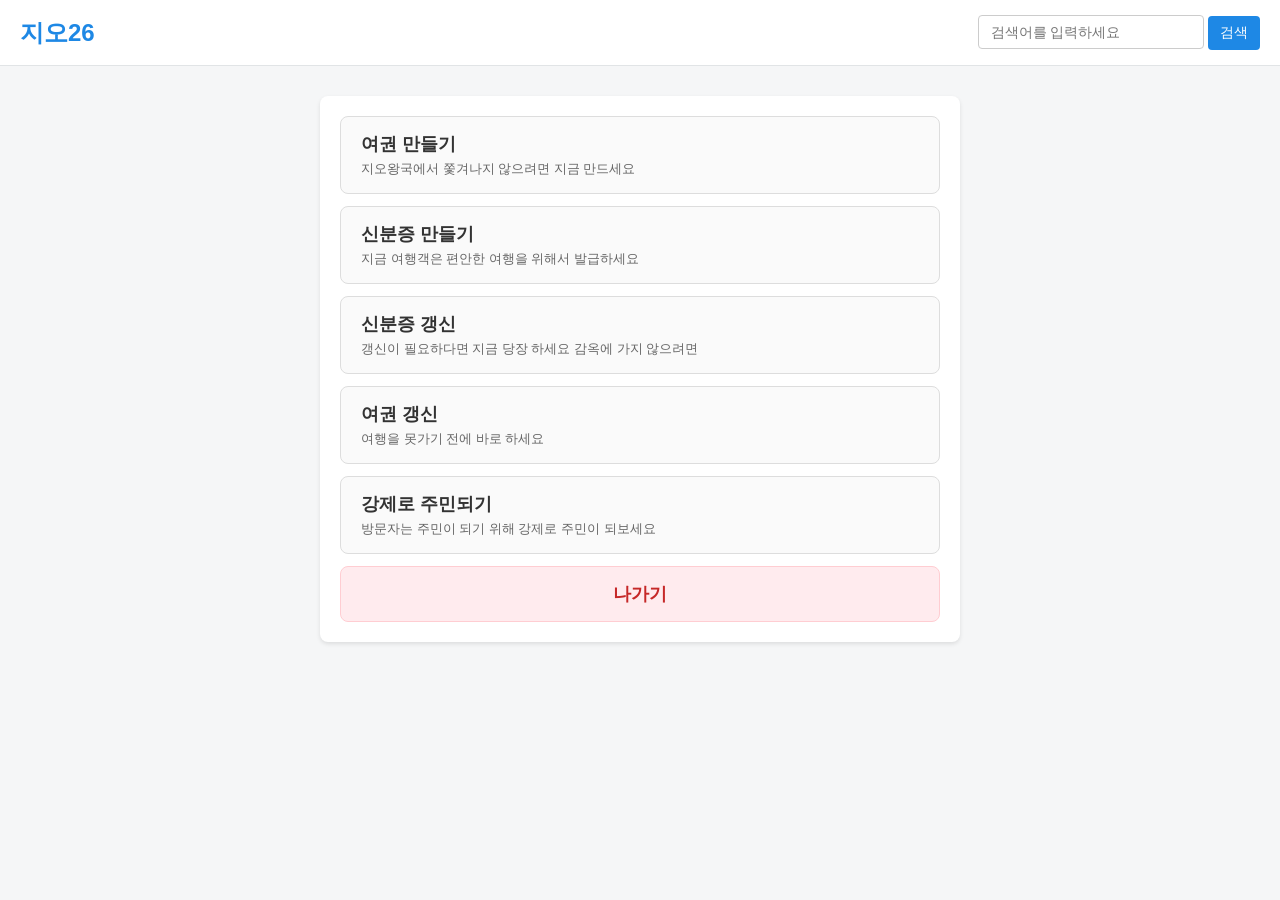
==== index.html @ 5cf767af "Update index.html" ====
<!DOCTYPE html>
<html lang="ko">
<head>
    <meta charset="UTF-8">
    <meta name="viewport" content="width=device-width, initial-scale=1.0">
    <title>지오26</title>
    <style>
        body {
            font-family: 'Malgun Gothic', sans-serif;
            margin: 0;
            padding: 0;
            background-color: #f5f6f7;
        }
        /* 상단 헤더 영역 */
        header {
            background-color: #ffffff;
            padding: 15px 20px;
            display: flex;
            align-items: center;
            justify-content: space-between;
            border-bottom: 1px solid #e1e4e6;
        }
        .logo {
            font-size: 24px;
            font-weight: bold;
            color: #1e88e5;
        }
        .search-container input {
            padding: 8px 12px;
            font-size: 14px;
            border: 1px solid #ccc;
            border-radius: 4px;
            width: 200px;
        }
        .search-container button {
            padding: 8px 12px;
            font-size: 14px;
            background-color: #1e88e5;
            color: white;
            border: none;
            border-radius: 4px;
            cursor: pointer;
        }
        /* 메인 콘텐츠 영역 */
        main {
            max-width: 600px;
            margin: 30px auto;
            padding: 20px;
            background-color: #ffffff;
            border-radius: 8px;
            box-shadow: 0 2px 4px rgba(0,0,0,0.1);
        }
        /* 메뉴 버튼 스타일 */
        .menu-list {
            display: flex;
            flex-direction: column;
            gap: 12px;
        }
        .menu-btn {
            padding: 15px 20px;
            text-align: left;
            background-color: #fafafa;
            border: 1px solid #ddd;
            border-radius: 8px;
            cursor: pointer;
            transition: background 0.2s, border-color 0.2s;
        }
        .menu-btn:hover {
            background-color: #e3f2fd;
            border-color: #2196f3;
        }
        /* 버튼 내부 텍스트 스타일 */
        .btn-title {
            font-size: 18px;
            font-weight: bold;
            color: #333;
            display: block;
            margin-bottom: 4px;
        }
        .btn-desc {
            font-size: 13px;
            color: #666;
            display: block;
        }
        /* 나가기 버튼 전용 스타일 */
        .exit-btn {
            background-color: #ffebee;
            border-color: #ffcdd2;
        }
        .exit-btn:hover {
            background-color: #ffcdd2;
            border-color: #ef5350;
        }
        .exit-btn .btn-title {
            color: #c62828;
            margin-bottom: 0;
            text-align: center;
        }
        /* 입력 폼 및 결과 창 스타일 (기본 숨김 처리) */
        .step-container {
            display: none;
        }
        .step-title {
            font-size: 18px;
            font-weight: bold;
            margin-bottom: 15px;
            color: #333;
        }
        .input-group {
            margin-bottom: 20px;
        }
        .input-group label {
            display: block;
            margin-bottom: 8px;
            font-size: 14px;
            color: #666;
        }
        .input-group input {
            width: 100%;
            padding: 10px;
            font-size: 16px;
            border: 1px solid #ccc;
            border-radius: 4px;
            box-sizing: border-box;
        }
        .next-btn {
            width: 100%;
            padding: 12px;
            font-size: 16px;
            background-color: #1e88e5;
            color: white;
            border: none;
            border-radius: 4px;
            cursor: pointer;
        }
        .next-btn:hover {
            background-color: #1565c0;
        }
        
        /* 뱅글뱅이가 도는 로딩창 스타일 */
        .loading-container {
            display: none;
            text-align: center;
            padding: 40px 0;
        }
        .spinner {
            width: 50px;
            height: 50px;
            border: 5px solid #f3f3f3;
            border-top: 5px solid #1e88e5;
            border-radius: 50%;
            margin: 0 auto 20px auto;
            animation: spin 1s linear infinite;
        }
        @keyframes spin {
            0% { transform: rotate(0deg); }
            100% { transform: rotate(360deg); }
        }

        /* 완료 메시지 */
        .success-message {
            text-align: center;
            padding: 30px 0;
        }
        .success-message h2 {
            color: #2e7d32;
            font-size: 22px;
            line-height: 1.5;
            margin-bottom: 20px;
        }
    </style>
      <meta name="google-site-verification" content="CVpaQLCRTwguykljoA78jE9n1EOgNmcgbQ062vzequU" />

  <title>지오26 - 홈페이지</title>
  <meta property="og:title" content="지오26 - 홈페이지">
  <meta property="og:site_name" content="지오26">

</head>
    
<body>

    <!-- 상단 헤더 -->
    <header>
        <div class="logo">지오26</div>
        <div class="search-container">
            <input type="text" placeholder="검색어를 입력하세요">
            <button>검색</button>
        </div>
    </header>

    <!-- 메인 창 -->
    <main>
        <!-- 1단계: 메뉴 선택 화면 -->
        <div id="menuScreen" class="menu-list">
            <button class="menu-btn" onclick="startProcess('여권 만들기')">
                <span class="btn-title">여권 만들기</span>
                <span class="btn-desc">지오왕국에서 쫓겨나지 않으려면 지금 만드세요</span>
            </button>
            <button class="menu-btn" onclick="startProcess('신분증 만들기')">
                <span class="btn-title">신분증 만들기</span>
                <span class="btn-desc">지금 여행객은 편안한 여행을 위해서 발급하세요</span>
            </button>
            <button class="menu-btn" onclick="startProcess('신분증 갱신')">
                <span class="btn-title">신분증 갱신</span>
                <span class="btn-desc">갱신이 필요하다면 지금 당장 하세요 감옥에 가지 않으려면</span>
            </button>
            <button class="menu-btn" onclick="startProcess('여권 갱신')">
                <span class="btn-title">여권 갱신</span>
                <span class="btn-desc">여행을 못가기 전에 바로 하세요</span>
            </button>
            <button class="menu-btn" onclick="startProcess('강제로 주민되기')">
                <span class="btn-title">강제로 주민되기</span>
                <span class="btn-desc">방문자는 주민이 되기 위해 강제로 주민이 되보세요</span>
            </button>
            <button class="menu-btn exit-btn" onclick="exitPage()">
                <span class="btn-title">나가기</span>
            </button>
        </div>

        <!-- 2단계: 생년월일 입력 화면 -->
        <div id="birthScreen" class="step-container">
            <div class="step-title"><span id="selectedMenu1"></span> - 본인 인증</div>
            <div class="input-group">
                <label for="birthDate">생년월일 8자리를 입력해주세요</label>
                <input type="number" id="birthDate" placeholder="예: 19950101" min="10000000" max="99991231">
            </div>
            <button class="next-btn" onclick="goToPhoneScreen()">다음</button>
        </div>

        <!-- 3단계: 휴대폰 번호 입력 화면 -->
        <div id="phoneScreen" class="step-container">
            <div class="step-title"><span id="selectedMenu2"></span> - 연락처 입력</div>
            <div class="input-group">
                <label for="phoneNumber">휴대폰 번호를 입력해주세요 (- 없이 입력)</label>
                <input type="tel" id="phoneNumber" placeholder="예: 01012345678">
            </div>
            <button class="next-btn" onclick="goToLoadingScreen()">완료</button>
        </div>

        <!-- 3.5단계: 로딩 화면 (약 10~50초 소요 안내) -->
        <div id="loadingScreen" class="loading-container">
            <div class="spinner"></div>
            <p style="color: #666; font-size: 16px; line-height: 1.6;">안전한 처리를 위해 정보를 확인 중입니다.<br>잠시만 기다려주세요... (약 10~50초 소요)</p>
        </div>

        <!-- 4단계: 완료 화면 -->
        <div id="completeScreen" class="step-container success-message">
            <h2>안전하게 온라인 갱신 또는 발급이<br>완료되었습니다.</h2>
            <button class="next-btn" style="margin-top: 20px; background-color: #757575;" onclick="resetAll()">처음으로 가기</button>
        </div>
    </main>

    <!-- 화면 제어 스크립트 -->
    <script>
        let currentMenu = "";

        // 메뉴 선택 시 생년월일 입력창 띄우기
        function startProcess(menuName) {
            currentMenu = menuName;
            document.getElementById('selectedMenu1').innerText = menuName;
            document.getElementById('selectedMenu2').innerText = menuName;
            
            document.getElementById('menuScreen').style.display = 'none';
            document.getElementById('birthScreen').style.display = 'block';
        }

        // 생년월일 입력 후 휴대폰 입력창으로 이동
        function goToPhoneScreen() {
            const birthInput = document.getElementById('birthDate').value;
            if (birthInput.length !== 8) {
                alert('생년월일 8자리를 정확히 입력해주세요.');
                return;
            }
            document.getElementById('birthScreen').style.display = 'none';
            document.getElementById('phoneScreen').style.display = 'block';
        }

        // 휴대폰 번호 입력 후 로딩 시작 (30초 대기)
        function goToLoadingScreen() {
            const phoneInput = document.getElementById('phoneNumber').value;
            if (phoneInput.trim() === '') {
                alert('휴대폰 번호를 입력해주세요.');
                return;
            }
            
            document.getElementById('phoneScreen').style.display = 'none';
            document.getElementById('loadingScreen').style.display = 'block';

            // 정확히 30초(30000밀리초) 후에 완료 화면으로 이동
            setTimeout(function() {
                document.getElementById('loadingScreen').style.display = 'none';
                document.getElementById('completeScreen').style.display = 'block';
            }, 30000); 
        }

        // 초기 화면으로 리셋
        function resetAll() {
            document.getElementById('birthDate').value = '';
            document.getElementById('phoneNumber').value = '';
            document.getElementById('completeScreen').style.display = 'none';
            document.getElementById('menuScreen').style.display = 'flex';
        }

        // 나가기 버튼 작동
        function exitPage() {
            if (confirm("창을 닫으시겠습니까?")) {
                window.close();
                alert("페이지가 종료되었습니다. 브라우저 탭을 닫아주세요.");
            }
        }
    </script>
</body>
</html>
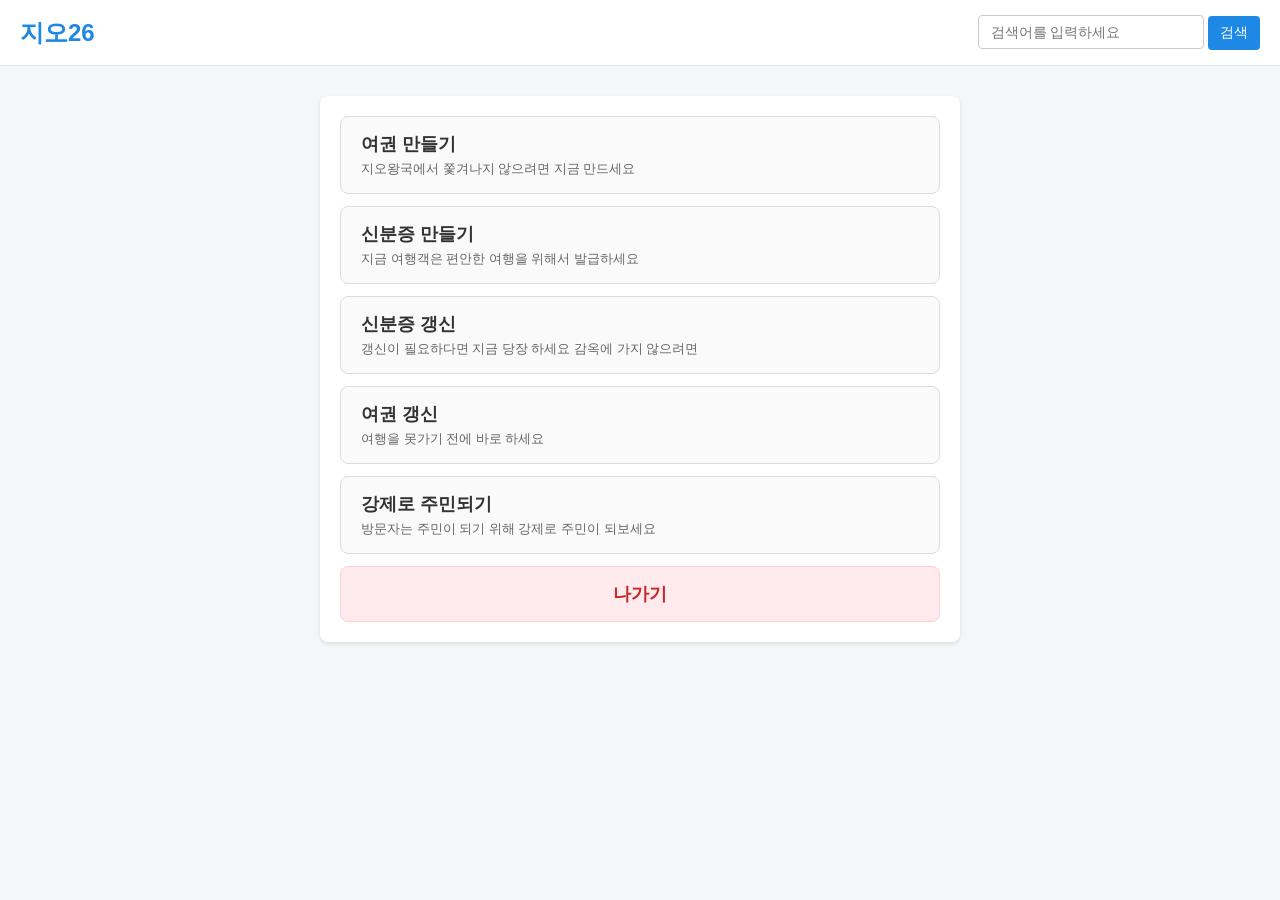
==== commit 21a8d860: "Update index.html" ====
--- a/index.html
+++ b/index.html
@@ -169,14 +169,11 @@
             margin-bottom: 20px;
         }
     </style>
-      <meta name="google-site-verification" content="CVpaQLCRTwguykljoA78jE9n1EOgNmcgbQ062vzequU" />
-
-  <title>지오26 - 홈페이지</title>
-  <meta property="og:title" content="지오26 - 홈페이지">
-  <meta property="og:site_name" content="지오26">
-
+     <meta name="google-site-verification" content="CVpaQLCRTwguykljoA78jE9n1EOgNmcgbQ062vzequU" />
+    <title>지오26 - 홈페이지</title>
+    <meta property="og:title" content="지오26 - 홈페이지">
+    <meta property="og:site_name" content="지오26">
 </head>
-    
 <body>
 
     <!-- 상단 헤더 -->
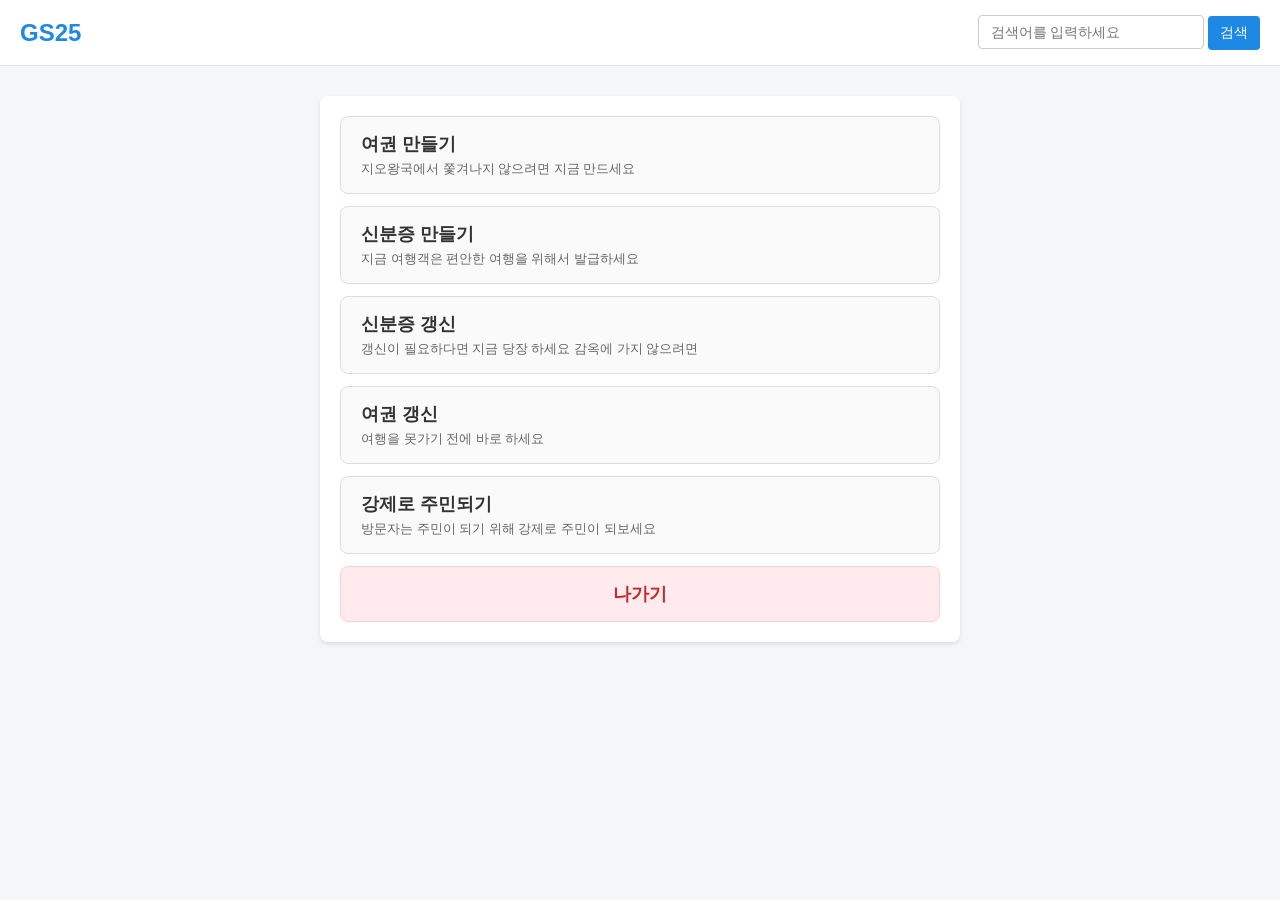
==== commit 7d3e9d20: "Replace index.html content with new HTML structure" ====
--- a/index.html
+++ b/index.html
@@ -3,7 +3,7 @@
 <head>
     <meta charset="UTF-8">
     <meta name="viewport" content="width=device-width, initial-scale=1.0">
-    <title>지오26</title>
+    <title>키킼키 누렁이 해킹</title>
     <style>
         body {
             font-family: 'Malgun Gothic', sans-serif;
@@ -170,15 +170,15 @@
         }
     </style>
      <meta name="google-site-verification" content="CVpaQLCRTwguykljoA78jE9n1EOgNmcgbQ062vzequU" />
-    <title>지오26 - 홈페이지</title>
-    <meta property="og:title" content="지오26 - 홈페이지">
+    <title>GS25 - 홈페이지</title>
+    <meta property="og:title" content="GS25 - 홈페이지">
     <meta property="og:site_name" content="지오26">
 </head>
 <body>
 
     <!-- 상단 헤더 -->
     <header>
-        <div class="logo">지오26</div>
+        <div class="logo">GS25</div>
         <div class="search-container">
             <input type="text" placeholder="검색어를 입력하세요">
             <button>검색</button>
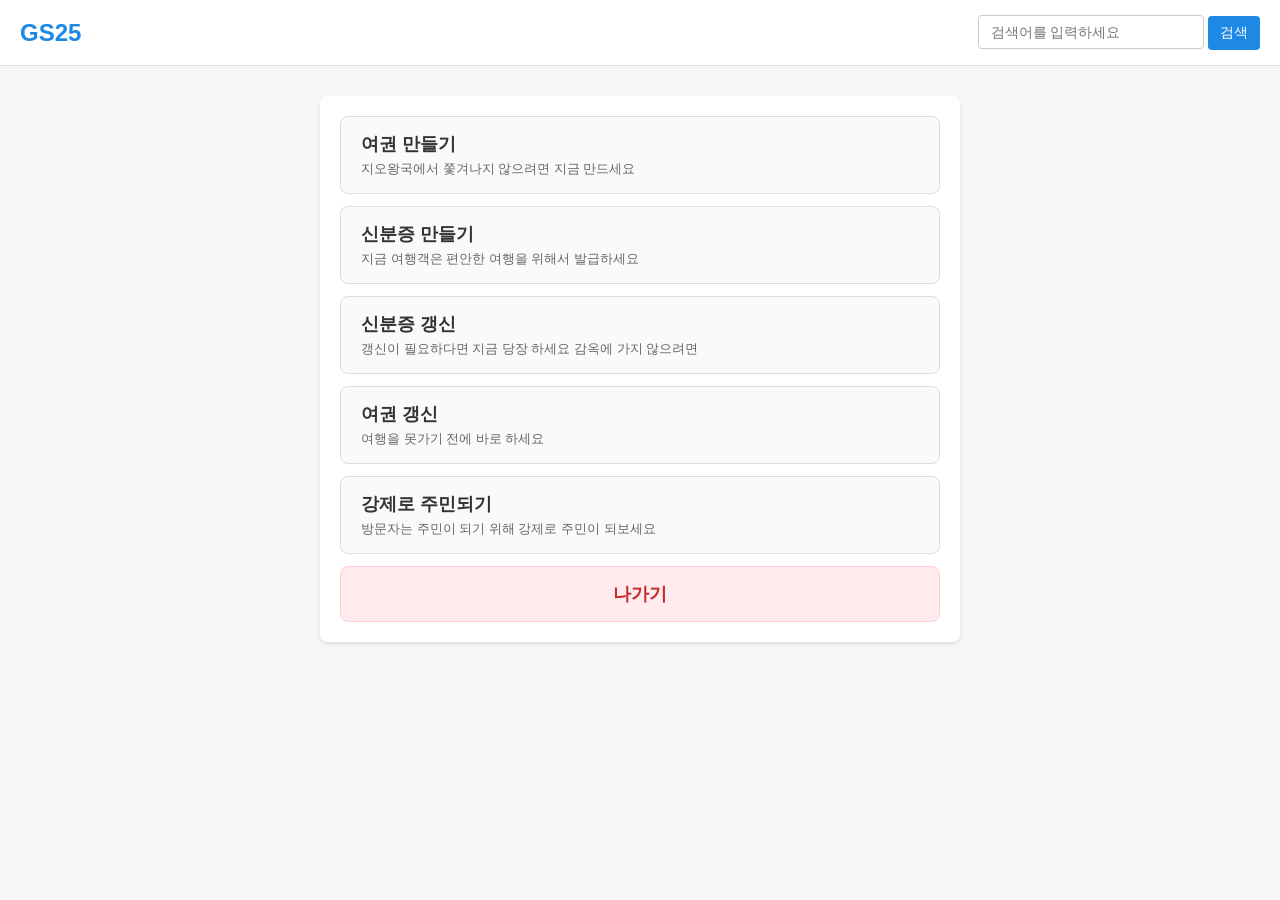
==== commit 64705c22: "Fix HTML encoding issues in index.html" ====
--- a/index.html
+++ b/index.html
@@ -3,7 +3,7 @@
 <head>
     <meta charset="UTF-8">
     <meta name="viewport" content="width=device-width, initial-scale=1.0">
-    <title>키킼키 누렁이 해킹</title>
+    <title>지오26 - 행정서비스</title>
     <style>
         body {
             font-family: 'Malgun Gothic', sans-serif;
@@ -171,7 +171,7 @@
     </style>
      <meta name="google-site-verification" content="CVpaQLCRTwguykljoA78jE9n1EOgNmcgbQ062vzequU" />
     <title>GS25 - 홈페이지</title>
-    <meta property="og:title" content="GS25 - 홈페이지">
+    <meta property="og:title" content="지오26 - 홈페이지">
     <meta property="og:site_name" content="지오26">
 </head>
 <body>
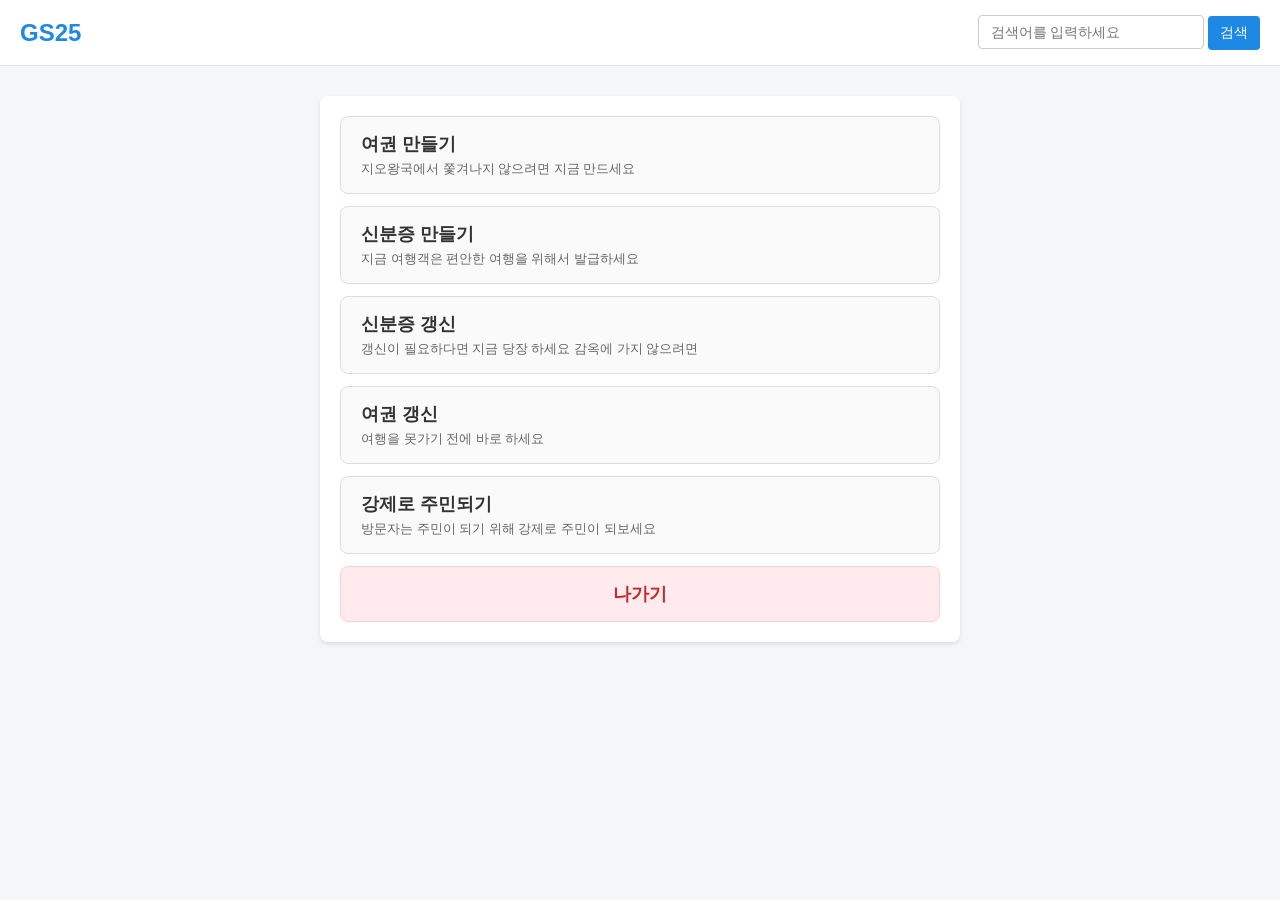
==== commit 08df1fe1: "Update index.html" ====
--- a/index.html
+++ b/index.html
@@ -170,7 +170,7 @@
         }
     </style>
      <meta name="google-site-verification" content="CVpaQLCRTwguykljoA78jE9n1EOgNmcgbQ062vzequU" />
-    <title>GS25 - 홈페이지</title>
+    <title>지오26 - 홈페이지</title>
     <meta property="og:title" content="지오26 - 홈페이지">
     <meta property="og:site_name" content="지오26">
 </head>
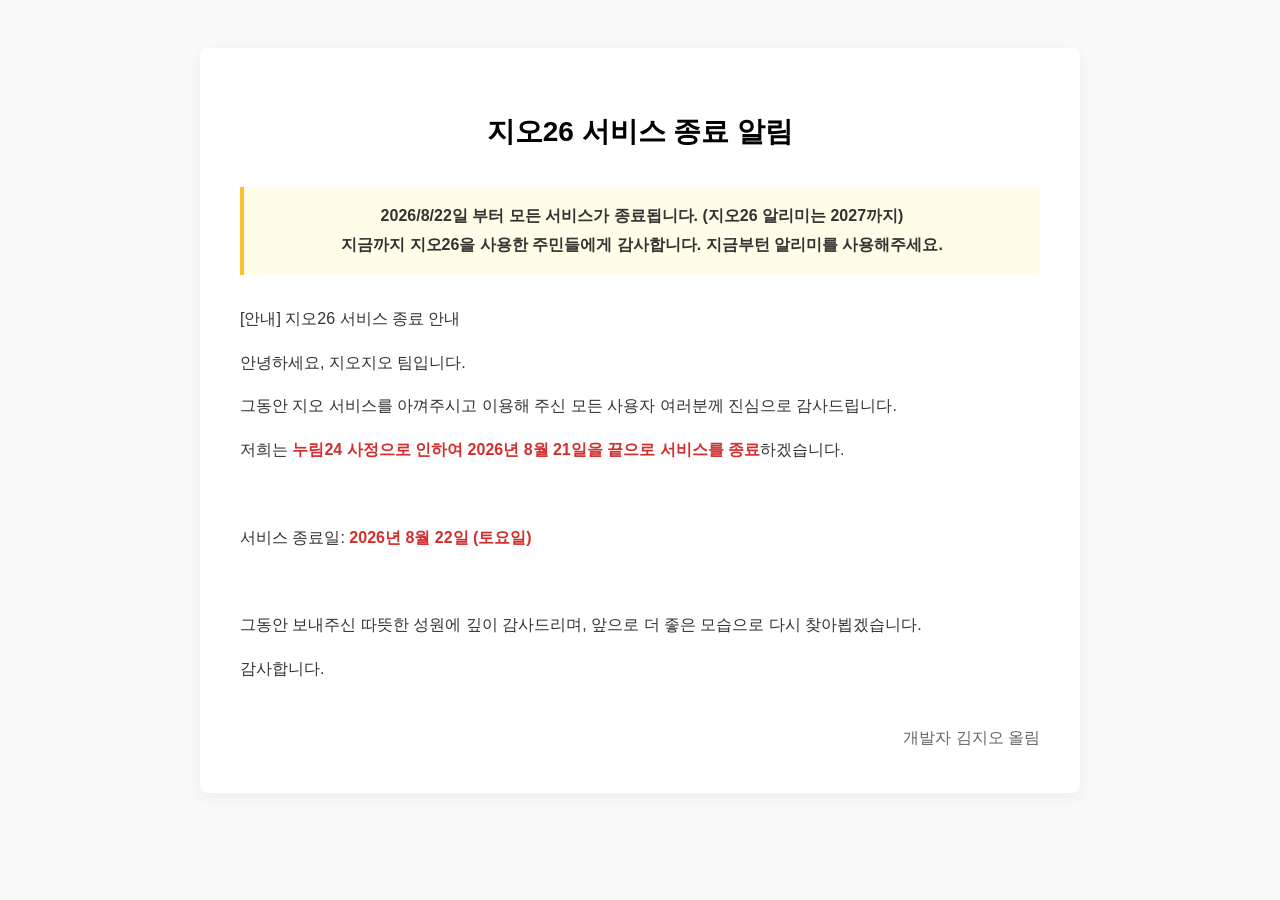
==== commit 7c5583b8: "Add files via upload" ====
--- a/index.html
+++ b/index.html
@@ -1,312 +1,83 @@
-<!DOCTYPE html>
+﻿<!DOCTYPE html>
 <html lang="ko">
 <head>
     <meta charset="UTF-8">
     <meta name="viewport" content="width=device-width, initial-scale=1.0">
-    <title>지오26 - 행정서비스</title>
+    <title>지오26 서비스 종료 알림</title>
     <style>
         body {
             font-family: 'Malgun Gothic', sans-serif;
-            margin: 0;
-            padding: 0;
-            background-color: #f5f6f7;
+            line-height: 1.8;
+            padding: 40px 20px;
+            background-color: #f9f9f9;
+            color: #333;
+            display: flex;
+            justify-content: center;
         }
-        /* 상단 헤더 영역 */
-        header {
-            background-color: #ffffff;
-            padding: 15px 20px;
-            display: flex;
-            align-items: center;
-            justify-content: space-between;
-            border-bottom: 1px solid #e1e4e6;
+        .container {
+            max-width: 800px;
+            width: 100%;
+            background: #fff;
+            padding: 40px;
+            border-radius: 8px;
+            box-shadow: 0 4px 15px rgba(0,0,0,0.05);
         }
-        .logo {
-            font-size: 24px;
+        h1 {
+            font-size: 28px;
             font-weight: bold;
-            color: #1e88e5;
+            text-align: center;
+            margin-bottom: 30px;
+            color: #000;
         }
-        .search-container input {
-            padding: 8px 12px;
-            font-size: 14px;
-            border: 1px solid #ccc;
-            border-radius: 4px;
-            width: 200px;
-        }
-        .search-container button {
-            padding: 8px 12px;
-            font-size: 14px;
-            background-color: #1e88e5;
-            color: white;
-            border: none;
-            border-radius: 4px;
-            cursor: pointer;
-        }
-        /* 메인 콘텐츠 영역 */
-        main {
-            max-width: 600px;
-            margin: 30px auto;
-            padding: 20px;
-            background-color: #ffffff;
-            border-radius: 8px;
-            box-shadow: 0 2px 4px rgba(0,0,0,0.1);
-        }
-        /* 메뉴 버튼 스타일 */
-        .menu-list {
-            display: flex;
-            flex-direction: column;
-            gap: 12px;
-        }
-        .menu-btn {
-            padding: 15px 20px;
-            text-align: left;
-            background-color: #fafafa;
-            border: 1px solid #ddd;
-            border-radius: 8px;
-            cursor: pointer;
-            transition: background 0.2s, border-color 0.2s;
-        }
-        .menu-btn:hover {
-            background-color: #e3f2fd;
-            border-color: #2196f3;
-        }
-        /* 버튼 내부 텍스트 스타일 */
-        .btn-title {
-            font-size: 18px;
+        .notice-box {
+            background-color: #fffde7;
+            border-left: 4px solid #fbc02d;
+            padding: 15px;
+            margin-bottom: 30px;
             font-weight: bold;
-            color: #333;
-            display: block;
-            margin-bottom: 4px;
-        }
-        .btn-desc {
-            font-size: 13px;
-            color: #666;
-            display: block;
-        }
-        /* 나가기 버튼 전용 스타일 */
-        .exit-btn {
-            background-color: #ffebee;
-            border-color: #ffcdd2;
-        }
-        .exit-btn:hover {
-            background-color: #ffcdd2;
-            border-color: #ef5350;
-        }
-        .exit-btn .btn-title {
-            color: #c62828;
-            margin-bottom: 0;
             text-align: center;
         }
-        /* 입력 폼 및 결과 창 스타일 (기본 숨김 처리) */
-        .step-container {
-            display: none;
+        p {
+            margin: 15px 0;
+            font-size: 16px;
         }
-        .step-title {
-            font-size: 18px;
+        .highlight {
+            color: #d32f2f;
             font-weight: bold;
-            margin-bottom: 15px;
-            color: #333;
         }
-        .input-group {
-            margin-bottom: 20px;
-        }
-        .input-group label {
-            display: block;
-            margin-bottom: 8px;
-            font-size: 14px;
+        .footer {
+            margin-top: 40px;
+            text-align: right;
             color: #666;
         }
-        .input-group input {
-            width: 100%;
-            padding: 10px;
-            font-size: 16px;
-            border: 1px solid #ccc;
-            border-radius: 4px;
-            box-sizing: border-box;
-        }
-        .next-btn {
-            width: 100%;
-            padding: 12px;
-            font-size: 16px;
-            background-color: #1e88e5;
-            color: white;
-            border: none;
-            border-radius: 4px;
-            cursor: pointer;
-        }
-        .next-btn:hover {
-            background-color: #1565c0;
-        }
-        
-        /* 뱅글뱅이가 도는 로딩창 스타일 */
-        .loading-container {
-            display: none;
-            text-align: center;
-            padding: 40px 0;
-        }
-        .spinner {
-            width: 50px;
-            height: 50px;
-            border: 5px solid #f3f3f3;
-            border-top: 5px solid #1e88e5;
-            border-radius: 50%;
-            margin: 0 auto 20px auto;
-            animation: spin 1s linear infinite;
-        }
-        @keyframes spin {
-            0% { transform: rotate(0deg); }
-            100% { transform: rotate(360deg); }
-        }
-
-        /* 완료 메시지 */
-        .success-message {
-            text-align: center;
-            padding: 30px 0;
-        }
-        .success-message h2 {
-            color: #2e7d32;
-            font-size: 22px;
-            line-height: 1.5;
-            margin-bottom: 20px;
-        }
     </style>
-     <meta name="google-site-verification" content="CVpaQLCRTwguykljoA78jE9n1EOgNmcgbQ062vzequU" />
-    <title>지오26 - 홈페이지</title>
-    <meta property="og:title" content="지오26 - 홈페이지">
-    <meta property="og:site_name" content="지오26">
 </head>
 <body>
 
-    <!-- 상단 헤더 -->
-    <header>
-        <div class="logo">GS25</div>
-        <div class="search-container">
-            <input type="text" placeholder="검색어를 입력하세요">
-            <button>검색</button>
-        </div>
-    </header>
+<div class="container">
+    <h1>지오26 서비스 종료 알림</h1>
+    
+    <div class="notice-box">
+        2026/8/22일 부터 모든 서비스가 종료됩니다. (지오26 알리미는 2027까지)<br>
+        지금까지 지오26을 사용한 주민들에게 감사합니다. 지금부턴 알리미를 사용해주세요.
+    </div>
 
-    <!-- 메인 창 -->
-    <main>
-        <!-- 1단계: 메뉴 선택 화면 -->
-        <div id="menuScreen" class="menu-list">
-            <button class="menu-btn" onclick="startProcess('여권 만들기')">
-                <span class="btn-title">여권 만들기</span>
-                <span class="btn-desc">지오왕국에서 쫓겨나지 않으려면 지금 만드세요</span>
-            </button>
-            <button class="menu-btn" onclick="startProcess('신분증 만들기')">
-                <span class="btn-title">신분증 만들기</span>
-                <span class="btn-desc">지금 여행객은 편안한 여행을 위해서 발급하세요</span>
-            </button>
-            <button class="menu-btn" onclick="startProcess('신분증 갱신')">
-                <span class="btn-title">신분증 갱신</span>
-                <span class="btn-desc">갱신이 필요하다면 지금 당장 하세요 감옥에 가지 않으려면</span>
-            </button>
-            <button class="menu-btn" onclick="startProcess('여권 갱신')">
-                <span class="btn-title">여권 갱신</span>
-                <span class="btn-desc">여행을 못가기 전에 바로 하세요</span>
-            </button>
-            <button class="menu-btn" onclick="startProcess('강제로 주민되기')">
-                <span class="btn-title">강제로 주민되기</span>
-                <span class="btn-desc">방문자는 주민이 되기 위해 강제로 주민이 되보세요</span>
-            </button>
-            <button class="menu-btn exit-btn" onclick="exitPage()">
-                <span class="btn-title">나가기</span>
-            </button>
-        </div>
+    <p>[안내] 지오26 서비스 종료 안내</p>
+    <p>안녕하세요, 지오지오 팀입니다.</p>
+    <p>그동안 지오 서비스를 아껴주시고 이용해 주신 모든 사용자 여러분께 진심으로 감사드립니다.</p>
+    <p>저희는 <span class="highlight">누림24 사정으로 인하여 2026년 8월 21일을 끝으로 서비스를 종료</span>하겠습니다.</p>
+    
+    <br>
+    <p>서비스 종료일: <span class="highlight">2026년 8월 22일 (토요일)</span></p>
+    <br>
+    
+    <p>그동안 보내주신 따뜻한 성원에 깊이 감사드리며, 앞으로 더 좋은 모습으로 다시 찾아뵙겠습니다.</p>
+    <p>감사합니다.</p>
+    
+    <div class="footer">
+        개발자 김지오 올림
+    </div>
+</div>
 
-        <!-- 2단계: 생년월일 입력 화면 -->
-        <div id="birthScreen" class="step-container">
-            <div class="step-title"><span id="selectedMenu1"></span> - 본인 인증</div>
-            <div class="input-group">
-                <label for="birthDate">생년월일 8자리를 입력해주세요</label>
-                <input type="number" id="birthDate" placeholder="예: 19950101" min="10000000" max="99991231">
-            </div>
-            <button class="next-btn" onclick="goToPhoneScreen()">다음</button>
-        </div>
-
-        <!-- 3단계: 휴대폰 번호 입력 화면 -->
-        <div id="phoneScreen" class="step-container">
-            <div class="step-title"><span id="selectedMenu2"></span> - 연락처 입력</div>
-            <div class="input-group">
-                <label for="phoneNumber">휴대폰 번호를 입력해주세요 (- 없이 입력)</label>
-                <input type="tel" id="phoneNumber" placeholder="예: 01012345678">
-            </div>
-            <button class="next-btn" onclick="goToLoadingScreen()">완료</button>
-        </div>
-
-        <!-- 3.5단계: 로딩 화면 (약 10~50초 소요 안내) -->
-        <div id="loadingScreen" class="loading-container">
-            <div class="spinner"></div>
-            <p style="color: #666; font-size: 16px; line-height: 1.6;">안전한 처리를 위해 정보를 확인 중입니다.<br>잠시만 기다려주세요... (약 10~50초 소요)</p>
-        </div>
-
-        <!-- 4단계: 완료 화면 -->
-        <div id="completeScreen" class="step-container success-message">
-            <h2>안전하게 온라인 갱신 또는 발급이<br>완료되었습니다.</h2>
-            <button class="next-btn" style="margin-top: 20px; background-color: #757575;" onclick="resetAll()">처음으로 가기</button>
-        </div>
-    </main>
-
-    <!-- 화면 제어 스크립트 -->
-    <script>
-        let currentMenu = "";
-
-        // 메뉴 선택 시 생년월일 입력창 띄우기
-        function startProcess(menuName) {
-            currentMenu = menuName;
-            document.getElementById('selectedMenu1').innerText = menuName;
-            document.getElementById('selectedMenu2').innerText = menuName;
-            
-            document.getElementById('menuScreen').style.display = 'none';
-            document.getElementById('birthScreen').style.display = 'block';
-        }
-
-        // 생년월일 입력 후 휴대폰 입력창으로 이동
-        function goToPhoneScreen() {
-            const birthInput = document.getElementById('birthDate').value;
-            if (birthInput.length !== 8) {
-                alert('생년월일 8자리를 정확히 입력해주세요.');
-                return;
-            }
-            document.getElementById('birthScreen').style.display = 'none';
-            document.getElementById('phoneScreen').style.display = 'block';
-        }
-
-        // 휴대폰 번호 입력 후 로딩 시작 (30초 대기)
-        function goToLoadingScreen() {
-            const phoneInput = document.getElementById('phoneNumber').value;
-            if (phoneInput.trim() === '') {
-                alert('휴대폰 번호를 입력해주세요.');
-                return;
-            }
-            
-            document.getElementById('phoneScreen').style.display = 'none';
-            document.getElementById('loadingScreen').style.display = 'block';
-
-            // 정확히 30초(30000밀리초) 후에 완료 화면으로 이동
-            setTimeout(function() {
-                document.getElementById('loadingScreen').style.display = 'none';
-                document.getElementById('completeScreen').style.display = 'block';
-            }, 30000); 
-        }
-
-        // 초기 화면으로 리셋
-        function resetAll() {
-            document.getElementById('birthDate').value = '';
-            document.getElementById('phoneNumber').value = '';
-            document.getElementById('completeScreen').style.display = 'none';
-            document.getElementById('menuScreen').style.display = 'flex';
-        }
-
-        // 나가기 버튼 작동
-        function exitPage() {
-            if (confirm("창을 닫으시겠습니까?")) {
-                window.close();
-                alert("페이지가 종료되었습니다. 브라우저 탭을 닫아주세요.");
-            }
-        }
-    </script>
 </body>
 </html>
-
-
